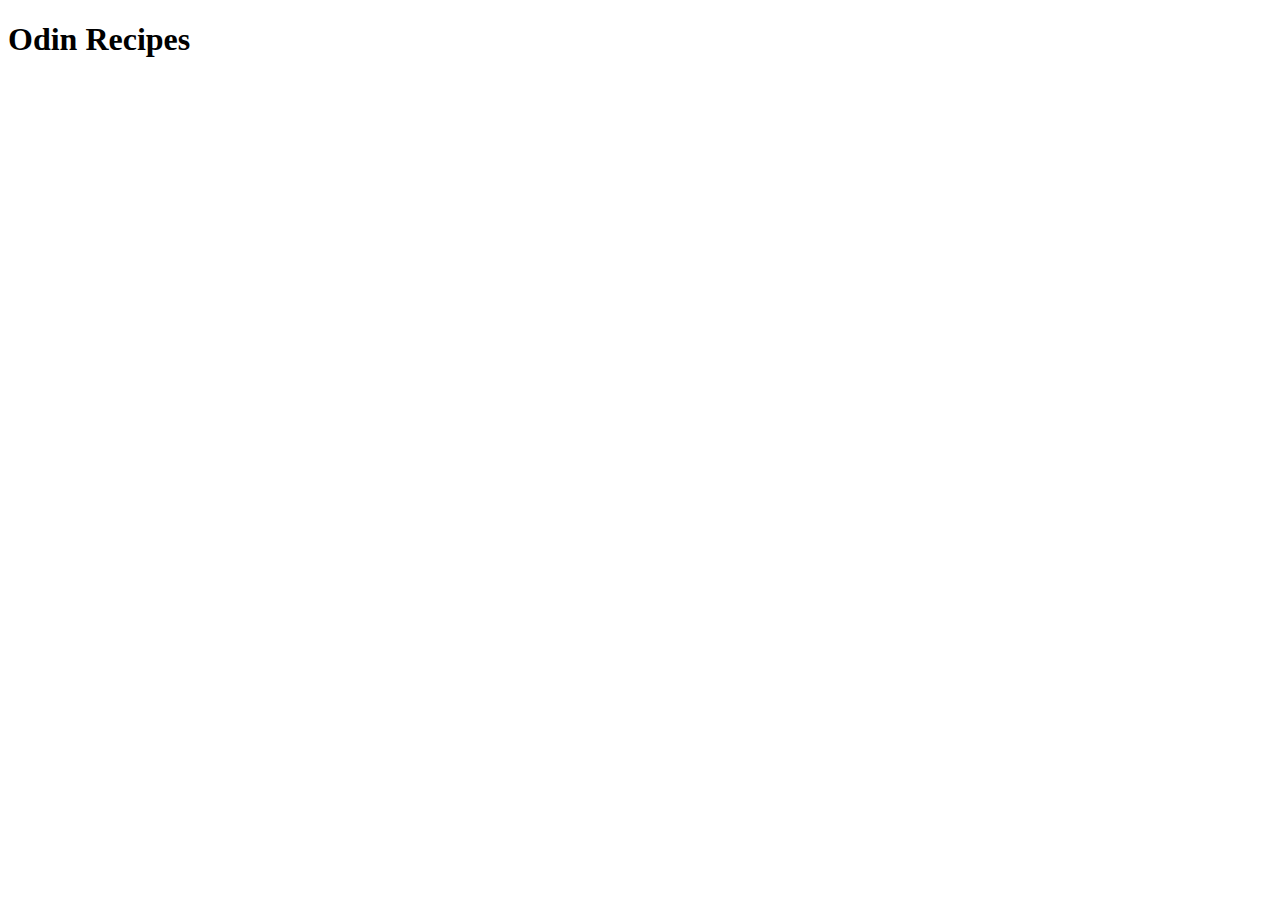
==== index.html @ 898901c6 "Add index.html for Odin Recipe Project and modified README.md" ====
<!DOCTYPE html>
<html lang="en">
    <head>
        <meta charset="UTF-8">
        <title>Simple Odin Recipes Sample Project</title>
    </head>
    <body>
        <h1>Odin Recipes</h1>
    </body>
</html>
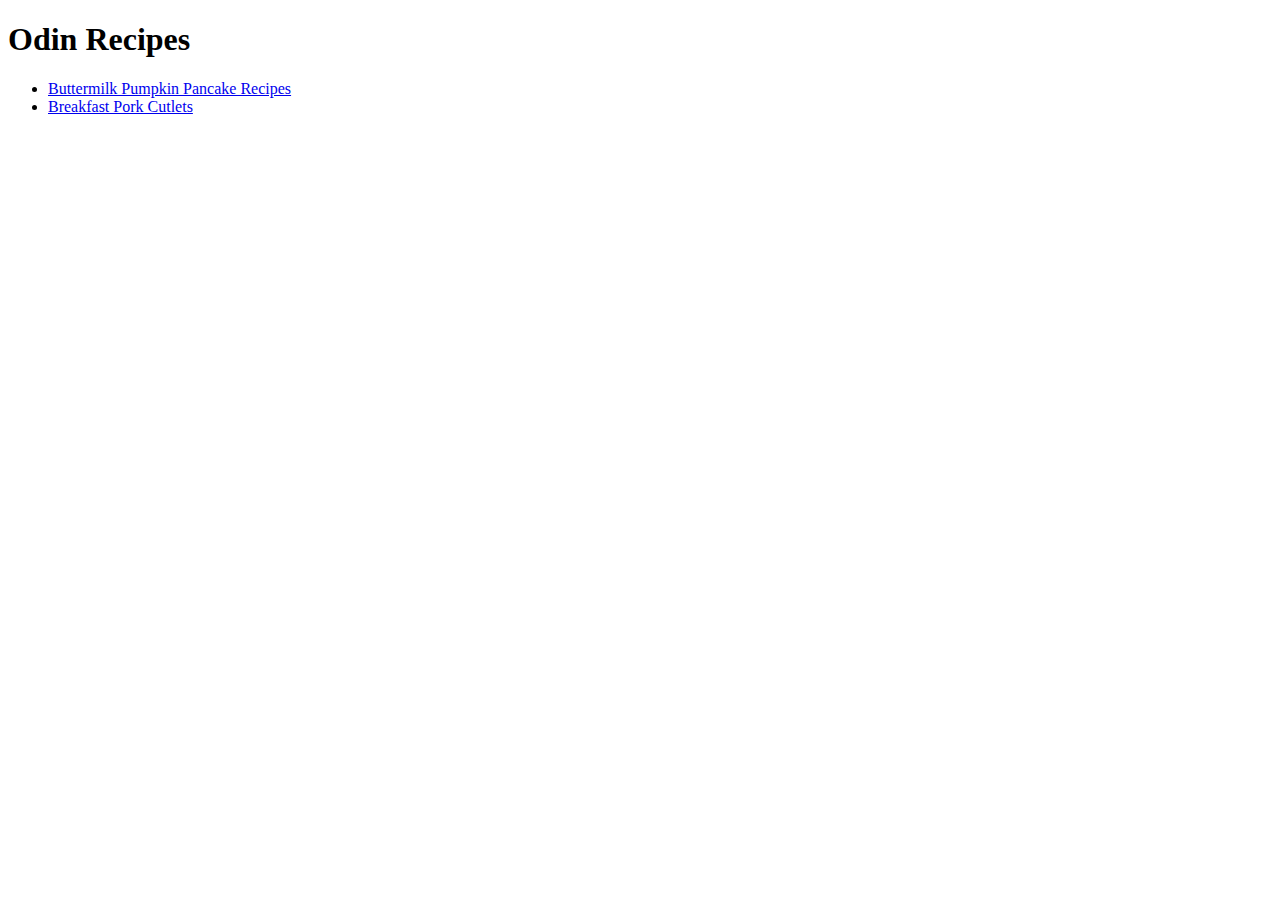
==== commit f284b62a: "Created a recipes website with 2 added recipes" ====
--- a/index.html
+++ b/index.html
@@ -6,5 +6,10 @@
     </head>
     <body>
         <h1>Odin Recipes</h1>
+        <ul>
+            <li><a href="recipes/pancakes.html">Buttermilk Pumpkin Pancake Recipes</a></li>
+            <li><a href="recipes/porkcutlets.html">Breakfast Pork Cutlets</a></li>
+        </ul>
+        
     </body>
 </html>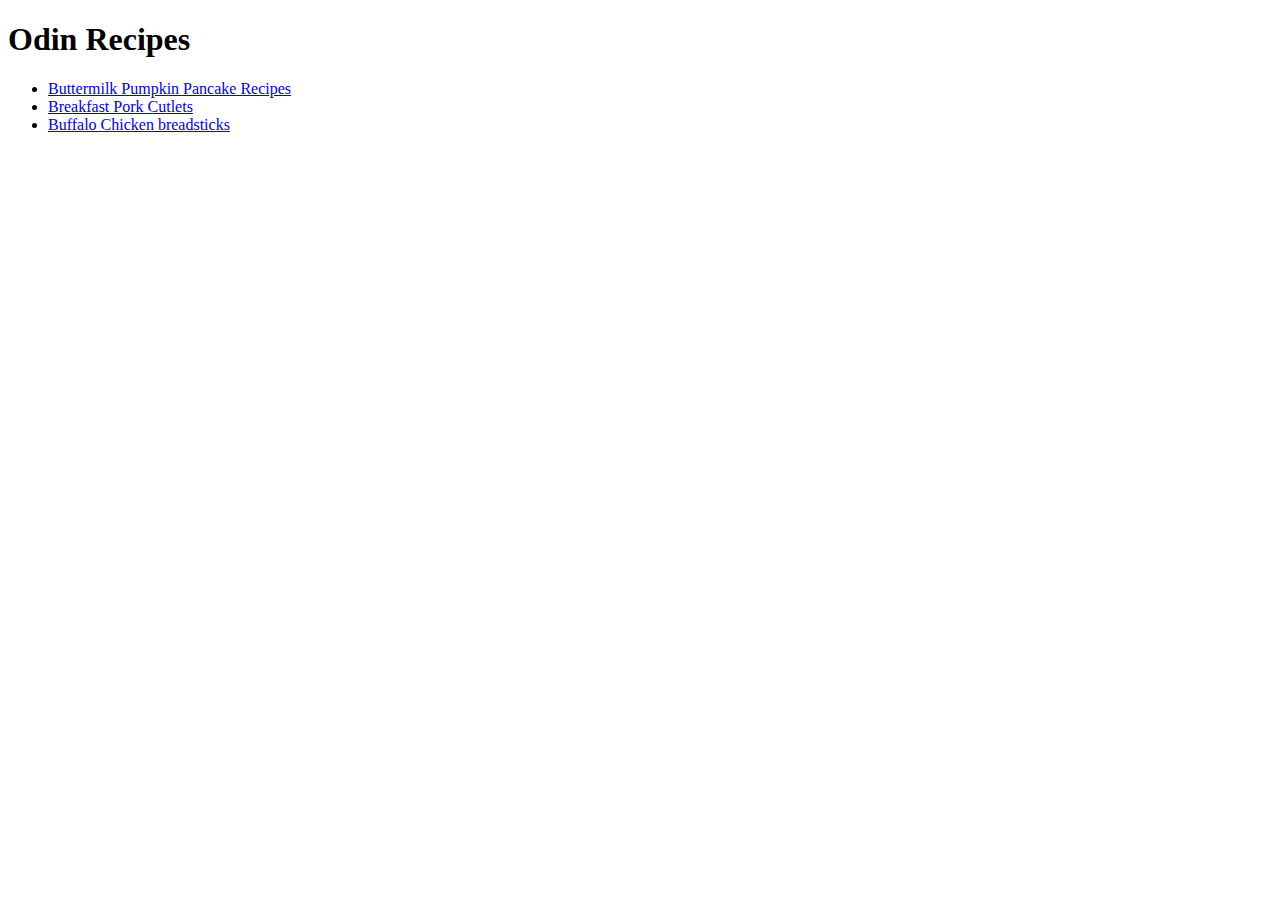
==== commit 40c4e722: "Added new recipe" ====
--- a/index.html
+++ b/index.html
@@ -9,6 +9,7 @@
         <ul>
             <li><a href="recipes/pancakes.html">Buttermilk Pumpkin Pancake Recipes</a></li>
             <li><a href="recipes/porkcutlets.html">Breakfast Pork Cutlets</a></li>
+            <li><a href="recipes/buffalobreadsticks.html">Buffalo Chicken breadsticks</a></li>
         </ul>
         
     </body>
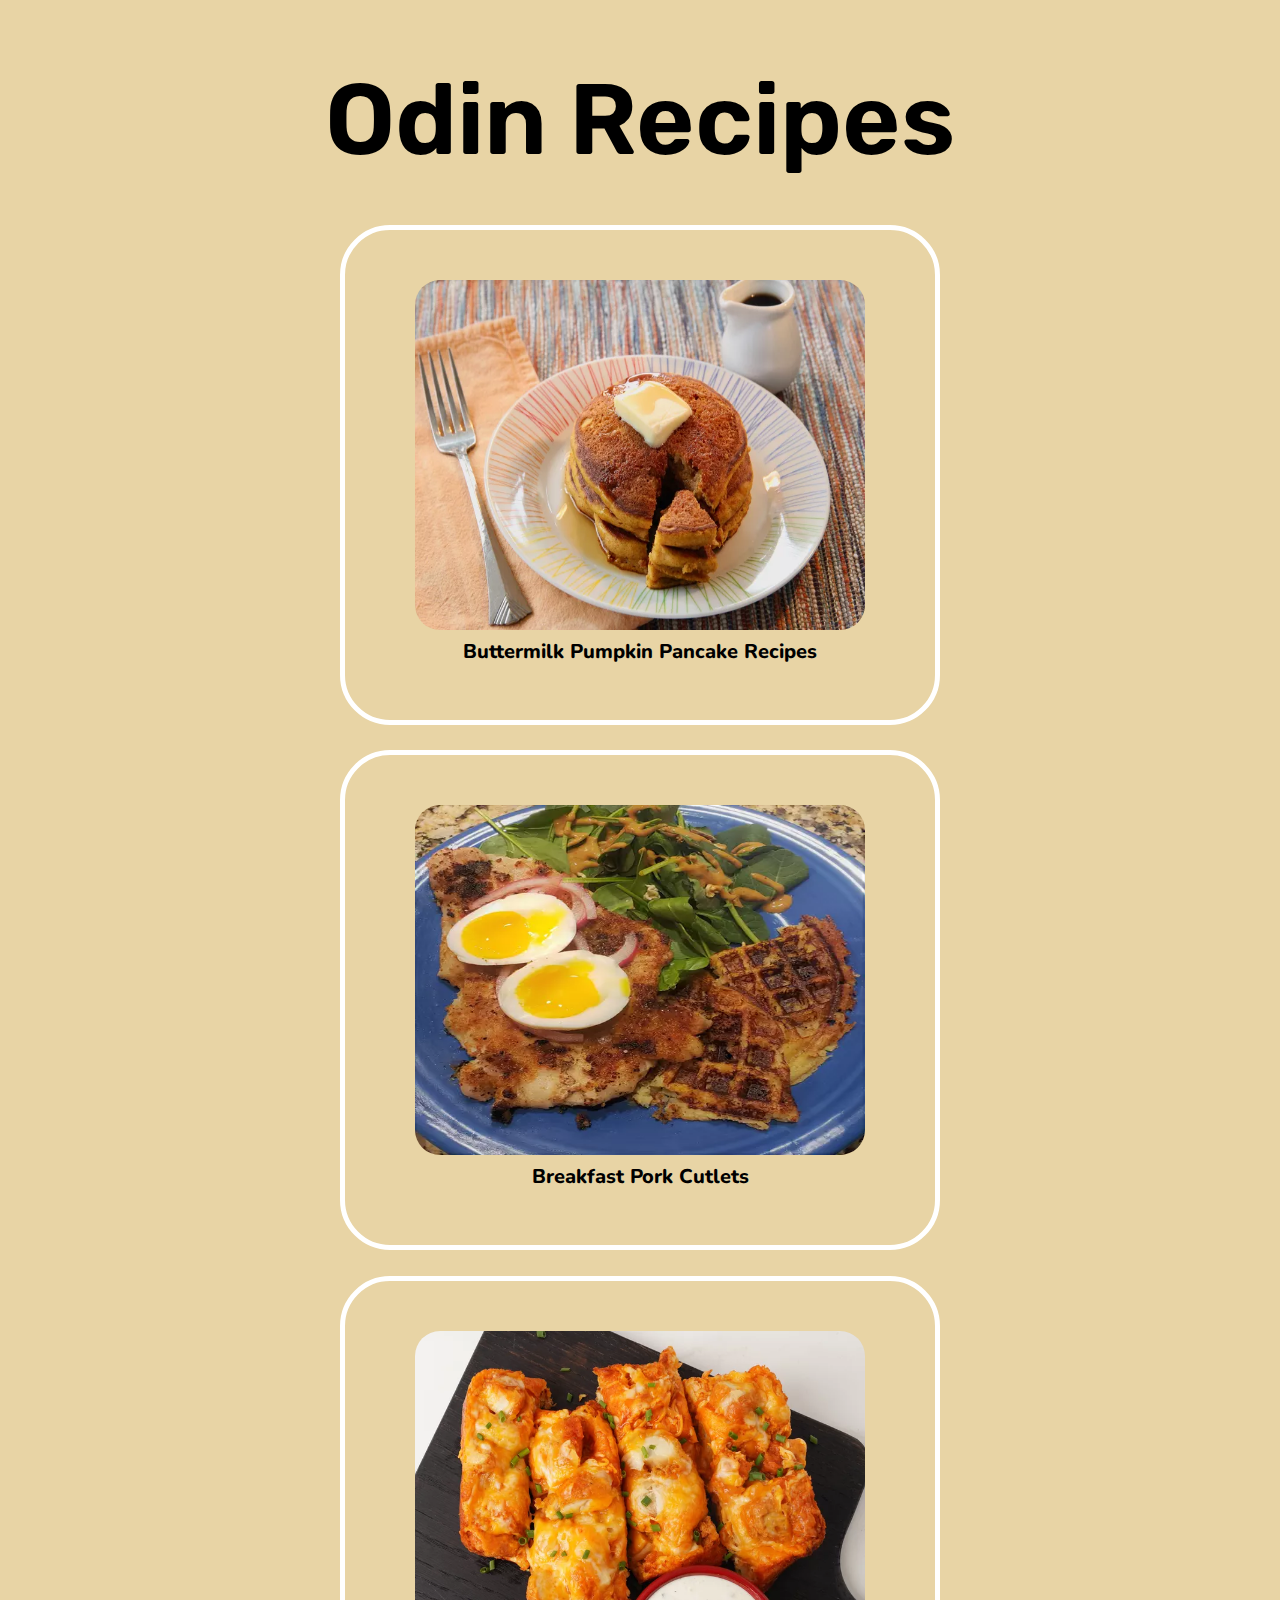
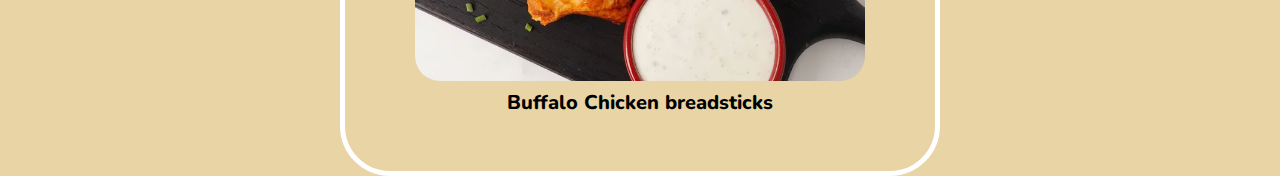
==== commit fdf90595: "Added design using css" ====
--- a/index.html
+++ b/index.html
@@ -3,14 +3,23 @@
     <head>
         <meta charset="UTF-8">
         <title>Simple Odin Recipes Sample Project</title>
+        <link rel="stylesheet" type="text/css" href="./style.css">
     </head>
-    <body>
-        <h1>Odin Recipes</h1>
-        <ul>
-            <li><a href="recipes/pancakes.html">Buttermilk Pumpkin Pancake Recipes</a></li>
-            <li><a href="recipes/porkcutlets.html">Breakfast Pork Cutlets</a></li>
-            <li><a href="recipes/buffalobreadsticks.html">Buffalo Chicken breadsticks</a></li>
-        </ul>
-        
+    <body class="background">
+        <div id="home">
+            <h1 id="title">Odin Recipes</h1>
+                <div class="card-recipe">
+                    <a href="recipes/pancakes.html" class="card-title">
+                    <img src="./recipe images/buttermilkpumkinpancakes.jpg" class="recipe-image">Buttermilk Pumpkin Pancake Recipes</a>
+                </div>
+                <div class="card-recipe">
+                    <a href="recipes/porkcutlets.html" class="card-title">
+                    <img src="./recipe images/breakfastporkcutlets.jpg" class="recipe-image">Breakfast Pork Cutlets</a>
+                </div>
+                <div class="card-recipe">
+                    <a href="recipes/buffalobreadsticks.html" class="card-title">
+                    <img src="./recipe images/buffalochickenbreadsticks.jpg" class="recipe-image">Buffalo Chicken breadsticks</a>
+                </div>
+        </div>
     </body>
 </html>--- a/style.css
+++ b/style.css
@@ -0,0 +1,94 @@
+@import url('https://fonts.googleapis.com/css2?family=Noto+Sans+JP:wght@600&family=Comfortaa&family=Lato:wght@100;300;400&family=Nunito:wght@400;500&family=Open+Sans:wght@600&family=Poppins:wght@100;400;600&family=Rubik:wght@300;400;500;600&display=swap');
+
+* {
+    font-family: "Nunito", sans-serif;
+    margin: 0;
+	padding: 0;
+	box-sizing: border-box;
+}
+
+a {
+    text-decoration: none;   
+}
+
+#home {
+    text-align: center;
+}
+
+#title {
+    font-family: "Rubik", sans-serif;
+	font-weight: 600;
+    margin-top: 60px;
+	margin-bottom: 20px;
+	font-size: 100px;
+}
+
+.card-recipe {
+	background: none;
+	display: inline-block;
+	border: 5px solid white;
+	border-radius: 50px;
+	height: 500px;
+	width: 600px;
+	margin-left: 2vw;
+	margin-right: 2vw;
+	margin-top: 2vw;
+	padding: 50px;
+	text-align: center;	
+}
+
+.card-title {
+	width: 10px;
+    margin-top: 15px;
+	margin-bottom: 15px;
+	text-align: justify;
+	line-height: 1.4;
+	font-size: 20px;
+	font-weight: 800;
+    text-align: justify;
+	color: black;
+}
+
+.recipe-image {
+	height: 350px;
+	width: 450px;
+	border-radius: 25px; 
+}
+
+.background {
+	background-color: rgb(232, 212, 165);
+}
+
+.title-recipe {
+	font-size: 80px;
+	/* font-weight: 800; */
+	width: 800px;
+	margin: auto;
+	text-align: left;
+}
+
+#recipe {
+	text-align: center;
+	margin-top: 50px;
+}
+
+.description {
+	width: 800px;
+    margin: auto;
+	text-align: justify;
+	line-height: 1.4;
+    font-size: 20px;
+}
+
+#recipe-desc{
+	font-weight: 800;
+	margin-bottom: 20px;
+}
+
+.img-recipe {
+	margin-top: 40px;
+	margin-bottom: 40px;
+	height: 550px;
+	width: 700px;
+	border-radius: 20px;
+}